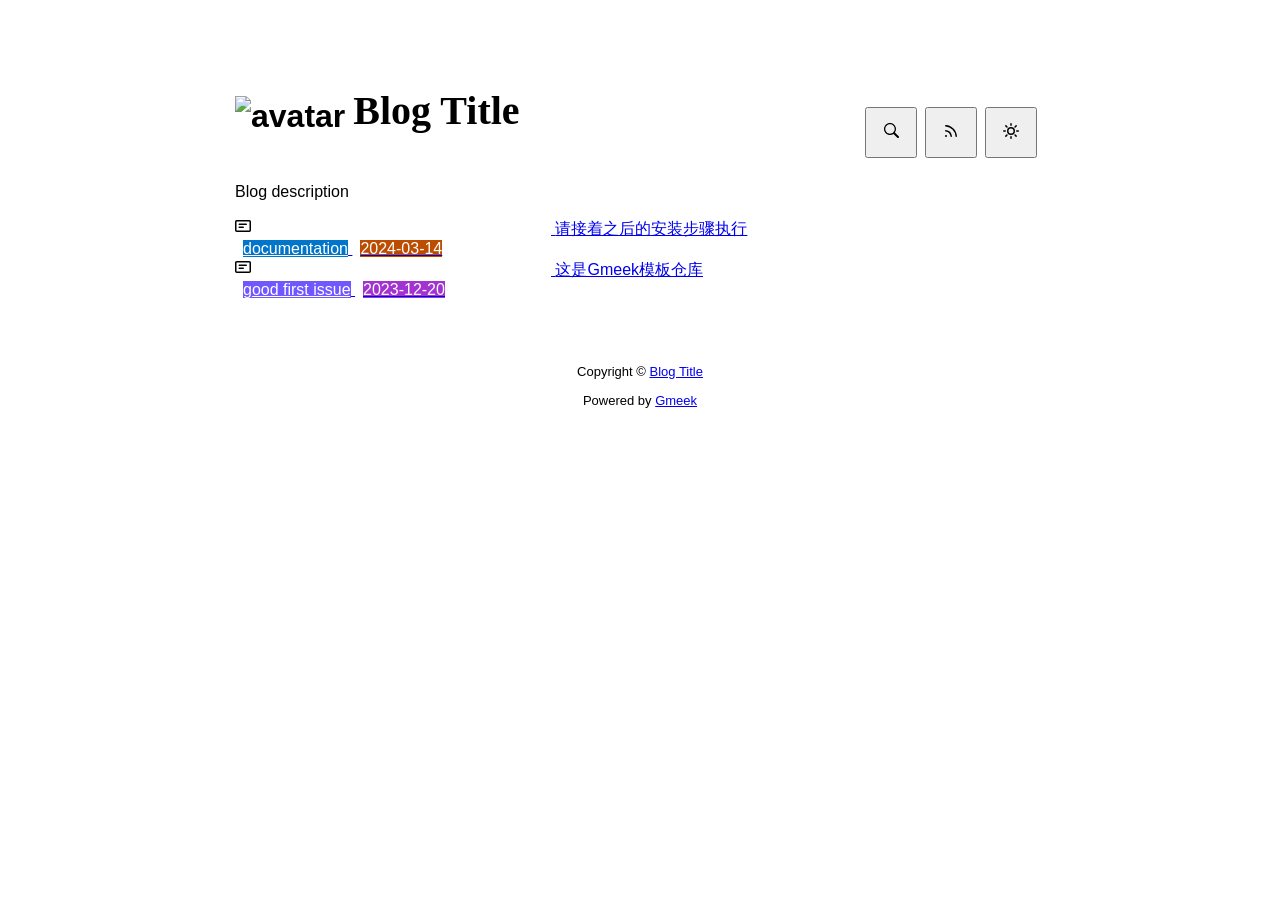
==== docs/index.html @ 73d837e3 "Initial commit" ====
<!DOCTYPE html>
<html data-color-mode="light" data-dark-theme="dark" data-light-theme="light" lang="zh-CN">
<head>
    <meta content="text/html; charset=utf-8" http-equiv="content-type" />
    <meta name="viewport" content="width=device-width,initial-scale=1.0">
    <meta http-equiv="X-UA-Compatible" content="IE=edge">
    <link href="//cdn.staticfile.org/Primer/21.0.7/primer.css" rel="stylesheet" />
    <link rel="icon" href="https://github.githubassets.com/favicons/favicon.svg">
    <script>
        if(localStorage.getItem("meek_theme")==null){}
        else if(localStorage.getItem("meek_theme")=="dark"){document.getElementsByTagName("html")[0].attributes.getNamedItem("data-color-mode").value="dark";}
        else if(localStorage.getItem("meek_theme")=="light"){document.getElementsByTagName("html")[0].attributes.getNamedItem("data-color-mode").value="light";}
    </script>
    
<meta name="description" content="Blog description">
<title>Blog Title</title>

</head>
<style>
body{box-sizing: border-box;min-width: 200px;max-width: 900px;margin: 20px auto;padding: 45px;font-size: 16px;font-family: sans-serif;line-height: 1.25;}
#header{display:flex;padding-bottom:8px;border-bottom: 1px solid var(--borderColor-muted, var(--color-border-muted));margin-bottom: 16px;}
#footer {margin-top:64px; text-align: center;font-size: small;}

</style>

<style>
.avatar {transition: 0.8s;width:64px;height:64px;object-fit: cover;}
.avatar:hover{transform: scale(1.15) rotate(360deg);}
#header h1 a{color:inherit;text-decoration:none;vertical-align: bottom;font-size:40px;font-family:Monaco;margin-left:8px;}
.title-right{display:flex;margin:auto 0 0 auto;}
.title-right button{margin-right:8px;padding:16px;}
.title-right .circle{padding: 14px 16px;}

.SideNav{min-width: 360px;}
.SideNav-icon{margin-right: 16px}
.SideNav-item .Label{color: #fff;margin-left:8px;}
.d-flex{min-width:0;}
.listTitle{overflow:hidden;white-space:nowrap;text-overflow: ellipsis;max-width: 100%;}
.listLabels{white-space:nowrap;}
.listLabels object{max-height:16px;max-width:24px;}

@media (max-width: 600px) {
    body {padding: 8px;}
    .avatar {width:40px;height:40px;}
    .blogTitle{display:none;}
    #buttonRSS{display:none;}
    .LabelTime{display:none;}
}
</style>


<body>
    <div id="header">
<h1>
    <img src="https://github.githubassets.com/favicons/favicon.svg" class="avatar circle" id="avatarImg" alt="avatar"><a class="blogTitle">Blog Title</a></h1>
<div class="title-right">
    <a href="https://Meekdai.github.io/Gmeek-template/tag.html"><button id="buttonSearch" class="btn btn-invisible circle" title="搜索">
        <svg class="octicon" width="16" height="16" >
            <path id="pathSearch" fill-rule="evenodd"></path>
        </svg>
    </button></a>
    
    <a href="https://Meekdai.github.io/Gmeek-template/rss.xml" target="_blank"><button id="buttonRSS" class="btn btn-invisible circle" title="RSS">
        <svg class="octicon" width="16" height="16" >
            <path id="pathRSS" fill-rule="evenodd"></path>
        </svg>
    </button></a>
    <button class="btn btn-invisible circle" onclick="modeSwitch()" title="切换主题">
        <svg class="octicon" width="16" height="16" >
            <path id="themeSwitch" fill-rule="evenodd"></path>
        </svg>
    </button>
</div>
</div>
    <div id="content">
<div style="margin-bottom: 16px;">Blog description</div>
<nav class="SideNav border">
<a class="SideNav-item d-flex flex-items-center flex-justify-between" href="post/qing-jie-zhao-zhi-hou-de-an-zhuang-bu-zou-zhi-xing.html">
    <div class="d-flex flex-items-center">
        <svg class="SideNav-icon octicon" style="witdh:16px;height:16px"><path class="svgTop0" d=""></path>
        </svg>
        <span class="listTitle">请接着之后的安装步骤执行</span>
    </div>
    <div class="listLabels">
        
        <span class="Label LabelName" style="background-color:#0075ca"><object><a style="color:#fff" href="https://Meekdai.github.io/Gmeek-template/tag.html#documentation">documentation</a></object></span>
        <span class="Label LabelTime" style="background-color:#bc4c00">2024-03-14</span>
    </div>
</a><a class="SideNav-item d-flex flex-items-center flex-justify-between" href="post/zhe-shi-Gmeek-mo-ban-cang-ku.html">
    <div class="d-flex flex-items-center">
        <svg class="SideNav-icon octicon" style="witdh:16px;height:16px"><path class="svgTop0" d=""></path>
        </svg>
        <span class="listTitle">这是Gmeek模板仓库</span>
    </div>
    <div class="listLabels">
        
        <span class="Label LabelName" style="background-color:#7057ff"><object><a style="color:#fff" href="https://Meekdai.github.io/Gmeek-template/tag.html#good first issue">good first issue</a></object></span>
        <span class="Label LabelTime" style="background-color:#A333D0">2023-12-20</span>
    </div>
</a>
</nav>
</div>
    <div id="footer">Copyright © <span id="year"></span><a href="https://Meekdai.github.io/Gmeek-template"> Blog Title </a>
<p>
<span id="runday"></span>Powered by <a href="https://meekdai.com/Gmeek.html" target="_blank">Gmeek</a>
</p>

<script>
if(""!=""){
    var now=new Date();
    var startSite=new Date("");
    var diff=now.getTime()-startSite.getTime();
    var diffDay=Math.floor(diff/(1000*60*60*24));
    document.getElementById("year").innerHTML=now.getFullYear();
    if(""!=""){document.getElementById("runday").innerHTML=" • "+"网站运行"+diffDay+"天"+" • ";}
    else{document.getElementById("runday").innerHTML="网站运行"+diffDay+"天"+" • ";}
}
</script>
</div>
</body>
<script>
var IconList={'post': 'M0 3.75C0 2.784.784 2 1.75 2h12.5c.966 0 1.75.784 1.75 1.75v8.5A1.75 1.75 0 0 1 14.25 14H1.75A1.75 1.75 0 0 1 0 12.25Zm1.75-.25a.25.25 0 0 0-.25.25v8.5c0 .138.112.25.25.25h12.5a.25.25 0 0 0 .25-.25v-8.5a.25.25 0 0 0-.25-.25ZM3.5 6.25a.75.75 0 0 1 .75-.75h7a.75.75 0 0 1 0 1.5h-7a.75.75 0 0 1-.75-.75Zm.75 2.25h4a.75.75 0 0 1 0 1.5h-4a.75.75 0 0 1 0-1.5Z', 'link': 'm7.775 3.275 1.25-1.25a3.5 3.5 0 1 1 4.95 4.95l-2.5 2.5a3.5 3.5 0 0 1-4.95 0 .751.751 0 0 1 .018-1.042.751.751 0 0 1 1.042-.018 1.998 1.998 0 0 0 2.83 0l2.5-2.5a2.002 2.002 0 0 0-2.83-2.83l-1.25 1.25a.751.751 0 0 1-1.042-.018.751.751 0 0 1-.018-1.042Zm-4.69 9.64a1.998 1.998 0 0 0 2.83 0l1.25-1.25a.751.751 0 0 1 1.042.018.751.751 0 0 1 .018 1.042l-1.25 1.25a3.5 3.5 0 1 1-4.95-4.95l2.5-2.5a3.5 3.5 0 0 1 4.95 0 .751.751 0 0 1-.018 1.042.751.751 0 0 1-1.042.018 1.998 1.998 0 0 0-2.83 0l-2.5 2.5a1.998 1.998 0 0 0 0 2.83Z', 'about': 'M10.561 8.073a6.005 6.005 0 0 1 3.432 5.142.75.75 0 1 1-1.498.07 4.5 4.5 0 0 0-8.99 0 .75.75 0 0 1-1.498-.07 6.004 6.004 0 0 1 3.431-5.142 3.999 3.999 0 1 1 5.123 0ZM10.5 5a2.5 2.5 0 1 0-5 0 2.5 2.5 0 0 0 5 0Z', 'sun': 'M8 10.5a2.5 2.5 0 100-5 2.5 2.5 0 000 5zM8 12a4 4 0 100-8 4 4 0 000 8zM8 0a.75.75 0 01.75.75v1.5a.75.75 0 01-1.5 0V.75A.75.75 0 018 0zm0 13a.75.75 0 01.75.75v1.5a.75.75 0 01-1.5 0v-1.5A.75.75 0 018 13zM2.343 2.343a.75.75 0 011.061 0l1.06 1.061a.75.75 0 01-1.06 1.06l-1.06-1.06a.75.75 0 010-1.06zm9.193 9.193a.75.75 0 011.06 0l1.061 1.06a.75.75 0 01-1.06 1.061l-1.061-1.06a.75.75 0 010-1.061zM16 8a.75.75 0 01-.75.75h-1.5a.75.75 0 010-1.5h1.5A.75.75 0 0116 8zM3 8a.75.75 0 01-.75.75H.75a.75.75 0 010-1.5h1.5A.75.75 0 013 8zm10.657-5.657a.75.75 0 010 1.061l-1.061 1.06a.75.75 0 11-1.06-1.06l1.06-1.06a.75.75 0 011.06 0zm-9.193 9.193a.75.75 0 010 1.06l-1.06 1.061a.75.75 0 11-1.061-1.06l1.06-1.061a.75.75 0 011.061 0z', 'moon': 'M9.598 1.591a.75.75 0 01.785-.175 7 7 0 11-8.967 8.967.75.75 0 01.961-.96 5.5 5.5 0 007.046-7.046.75.75 0 01.175-.786zm1.616 1.945a7 7 0 01-7.678 7.678 5.5 5.5 0 107.678-7.678z', 'search': 'M15.7 13.3l-3.81-3.83A5.93 5.93 0 0 0 13 6c0-3.31-2.69-6-6-6S1 2.69 1 6s2.69 6 6 6c1.3 0 2.48-.41 3.47-1.11l3.83 3.81c.19.2.45.3.7.3.25 0 .52-.09.7-.3a.996.996 0 0 0 0-1.41v.01zM7 10.7c-2.59 0-4.7-2.11-4.7-4.7 0-2.59 2.11-4.7 4.7-4.7 2.59 0 4.7 2.11 4.7 4.7 0 2.59-2.11 4.7-4.7 4.7z', 'rss': 'M2.002 2.725a.75.75 0 0 1 .797-.699C8.79 2.42 13.58 7.21 13.974 13.201a.75.75 0 0 1-1.497.098 10.502 10.502 0 0 0-9.776-9.776.747.747 0 0 1-.7-.798ZM2.84 7.05h-.002a7.002 7.002 0 0 1 6.113 6.111.75.75 0 0 1-1.49.178 5.503 5.503 0 0 0-4.8-4.8.75.75 0 0 1 .179-1.489ZM2 13a1 1 0 1 1 2 0 1 1 0 0 1-2 0Z', 'upload': 'M2.75 14A1.75 1.75 0 0 1 1 12.25v-2.5a.75.75 0 0 1 1.5 0v2.5c0 .138.112.25.25.25h10.5a.25.25 0 0 0 .25-.25v-2.5a.75.75 0 0 1 1.5 0v2.5A1.75 1.75 0 0 1 13.25 14Z M11.78 4.72a.749.749 0 1 1-1.06 1.06L8.75 3.811V9.5a.75.75 0 0 1-1.5 0V3.811L5.28 5.78a.749.749 0 1 1-1.06-1.06l3.25-3.25a.749.749 0 0 1 1.06 0l3.25 3.25Z', 'github': 'M8 0c4.42 0 8 3.58 8 8a8.013 8.013 0 0 1-5.45 7.59c-.4.08-.55-.17-.55-.38 0-.27.01-1.13.01-2.2 0-.75-.25-1.23-.54-1.48 1.78-.2 3.65-.88 3.65-3.95 0-.88-.31-1.59-.82-2.15.08-.2.36-1.02-.08-2.12 0 0-.67-.22-2.2.82-.64-.18-1.32-.27-2-.27-.68 0-1.36.09-2 .27-1.53-1.03-2.2-.82-2.2-.82-.44 1.1-.16 1.92-.08 2.12-.51.56-.82 1.28-.82 2.15 0 3.06 1.86 3.75 3.64 3.95-.23.2-.44.55-.51 1.07-.46.21-1.61.55-2.33-.66-.15-.24-.6-.83-1.23-.82-.67.01-.27.38.01.53.34.19.73.9.82 1.13.16.45.68 1.31 2.69.94 0 .67.01 1.3.01 1.49 0 .21-.15.45-.55.38A7.995 7.995 0 0 1 0 8c0-4.42 3.58-8 8-8Z', 'home': 'M6.906.664a1.749 1.749 0 0 1 2.187 0l5.25 4.2c.415.332.657.835.657 1.367v7.019A1.75 1.75 0 0 1 13.25 15h-3.5a.75.75 0 0 1-.75-.75V9H7v5.25a.75.75 0 0 1-.75.75h-3.5A1.75 1.75 0 0 1 1 13.25V6.23c0-.531.242-1.034.657-1.366l5.25-4.2Zm1.25 1.171a.25.25 0 0 0-.312 0l-5.25 4.2a.25.25 0 0 0-.094.196v7.019c0 .138.112.25.25.25H5.5V8.25a.75.75 0 0 1 .75-.75h3.5a.75.75 0 0 1 .75.75v5.25h2.75a.25.25 0 0 0 .25-.25V6.23a.25.25 0 0 0-.094-.195Z'};
var utterancesLoad=0;
if(localStorage.getItem("meek_theme")==null){localStorage.setItem("meek_theme","light");changeLight();}
else if(localStorage.getItem("meek_theme")=="dark"){changeDark();}
else if(localStorage.getItem("meek_theme")=="light"){changeLight();}

function changeDark(){
    document.getElementsByTagName("html")[0].attributes.getNamedItem("data-color-mode").value="dark";
    document.getElementById("themeSwitch").setAttribute("d",value=IconList["moon"]);
    document.getElementById("themeSwitch").parentNode.style.color="#00f0ff";
    if(utterancesLoad==1){utterancesTheme("dark-blue");}
}
function changeLight(){
    document.getElementsByTagName("html")[0].attributes.getNamedItem("data-color-mode").value="light";
    document.getElementById("themeSwitch").setAttribute("d",value=IconList["sun"]);
    document.getElementById("themeSwitch").parentNode.style.color="#ff5000";
    if(utterancesLoad==1){utterancesTheme("github-light");}
}
function modeSwitch(){
    if(document.getElementsByTagName("html")[0].attributes[0].value=="light"){changeDark();localStorage.setItem("meek_theme","dark");}
    else{changeLight();localStorage.setItem("meek_theme","light");}
}
function utterancesTheme(theme){
    const message = {type: 'set-theme',theme: theme};
    const iframe = document.getElementsByClassName('utterances-frame')[0];
    iframe.contentWindow.postMessage(message, 'https://utteranc.es');
}

console.log("\n %c Gmeek last %c https://github.com/Meekdai/Gmeek \n\n", "color: #fff; background-image: linear-gradient(90deg, rgb(47, 172, 178) 0%, rgb(45, 190, 96) 100%); padding:5px 1px;", "background-image: linear-gradient(90deg, rgb(45, 190, 96) 0%, rgb(255, 255, 255) 100%); padding:5px 0;");
</script>

<script>
document.getElementById("pathSearch").setAttribute("d",IconList["search"]);
document.getElementById("pathRSS").setAttribute("d",IconList["rss"]);
iconTOP=document.getElementsByClassName("svgTop1");
iconPost=document.getElementsByClassName("svgTop0");
for(var i=0;i<iconTOP.length;i++){
    iconTOP[i].setAttribute("d",IconList["upload"]);
    iconTOP[i].parentNode.style.color="red";
}
for(var i=0;i<iconPost.length;i++){
    iconPost[i].setAttribute("d",IconList["post"]);
}


</script>

</html>
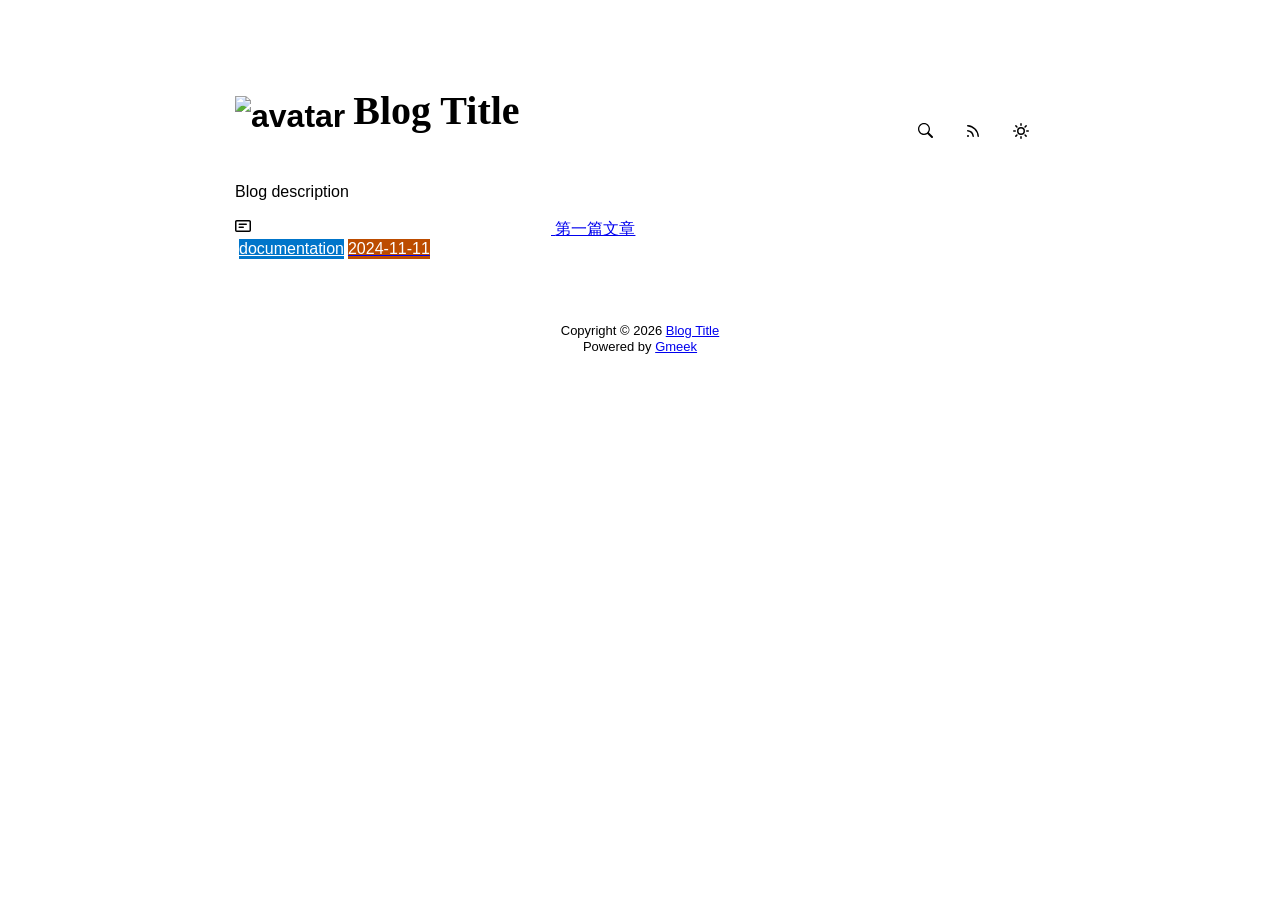
==== commit e65a67d3: "🎉auto update by Gmeek action" ====
--- a/docs/index.html
+++ b/docs/index.html
@@ -4,15 +4,18 @@
     <meta content="text/html; charset=utf-8" http-equiv="content-type" />
     <meta name="viewport" content="width=device-width,initial-scale=1.0">
     <meta http-equiv="X-UA-Compatible" content="IE=edge">
-    <link href="//cdn.staticfile.org/Primer/21.0.7/primer.css" rel="stylesheet" />
-    <link rel="icon" href="https://github.githubassets.com/favicons/favicon.svg">
-    <script>
-        if(localStorage.getItem("meek_theme")==null){}
-        else if(localStorage.getItem("meek_theme")=="dark"){document.getElementsByTagName("html")[0].attributes.getNamedItem("data-color-mode").value="dark";}
-        else if(localStorage.getItem("meek_theme")=="light"){document.getElementsByTagName("html")[0].attributes.getNamedItem("data-color-mode").value="light";}
+    <link href='https://mirrors.sustech.edu.cn/cdnjs/ajax/libs/Primer/21.0.7/primer.css' rel='stylesheet' />
+    
+    <link rel="icon" href="https://github.githubassets.com/favicons/favicon.svg"><script>
+        let theme = localStorage.getItem("meek_theme") || "light";
+        document.documentElement.setAttribute("data-color-mode", theme);
     </script>
-    
 <meta name="description" content="Blog description">
+<meta property="og:title" content="Blog Title">
+<meta property="og:description" content="Blog description">
+<meta property="og:type" content="blog">
+<meta property="og:url" content="https://hacksmo.github.io">
+<meta property="og:image" content="https://github.githubassets.com/favicons/favicon.svg">
 <title>Blog Title</title>
 
 </head>
@@ -33,10 +36,10 @@
 
 .SideNav{min-width: 360px;}
 .SideNav-icon{margin-right: 16px}
-.SideNav-item .Label{color: #fff;margin-left:8px;}
+.SideNav-item .Label{color: #fff;margin-left:4px;}
 .d-flex{min-width:0;}
 .listTitle{overflow:hidden;white-space:nowrap;text-overflow: ellipsis;max-width: 100%;}
-.listLabels{white-space:nowrap;}
+.listLabels{white-space:nowrap;display:flex;}
 .listLabels object{max-height:16px;max-width:24px;}
 
 @media (max-width: 600px) {
@@ -49,105 +52,95 @@
 </style>
 
 
+
 <body>
     <div id="header">
 <h1>
     <img src="https://github.githubassets.com/favicons/favicon.svg" class="avatar circle" id="avatarImg" alt="avatar"><a class="blogTitle">Blog Title</a></h1>
 <div class="title-right">
-    <a href="https://Meekdai.github.io/Gmeek-template/tag.html"><button id="buttonSearch" class="btn btn-invisible circle" title="搜索">
+    <a href="https://hacksmo.github.io/tag.html" id="buttonSearch" class="btn btn-invisible circle" title="搜索">
         <svg class="octicon" width="16" height="16" >
             <path id="pathSearch" fill-rule="evenodd"></path>
         </svg>
-    </button></a>
+    </a>
     
-    <a href="https://Meekdai.github.io/Gmeek-template/rss.xml" target="_blank"><button id="buttonRSS" class="btn btn-invisible circle" title="RSS">
+    
+    <a href="https://hacksmo.github.io/rss.xml" target="_blank" id="buttonRSS" class="btn btn-invisible circle" title="RSS">
         <svg class="octicon" width="16" height="16" >
             <path id="pathRSS" fill-rule="evenodd"></path>
         </svg>
-    </button></a>
-    <button class="btn btn-invisible circle" onclick="modeSwitch()" title="切换主题">
+    </a>
+    <a class="btn btn-invisible circle" onclick="modeSwitch()" title="切换主题">
         <svg class="octicon" width="16" height="16" >
             <path id="themeSwitch" fill-rule="evenodd"></path>
         </svg>
-    </button>
+    </a>
 </div>
 </div>
     <div id="content">
 <div style="margin-bottom: 16px;">Blog description</div>
 <nav class="SideNav border">
-<a class="SideNav-item d-flex flex-items-center flex-justify-between" href="post/qing-jie-zhao-zhi-hou-de-an-zhuang-bu-zou-zhi-xing.html">
+<a class="SideNav-item d-flex flex-items-center flex-justify-between" href="post/di-yi-pian-wen-zhang.html">
     <div class="d-flex flex-items-center">
         <svg class="SideNav-icon octicon" style="witdh:16px;height:16px"><path class="svgTop0" d=""></path>
         </svg>
-        <span class="listTitle">请接着之后的安装步骤执行</span>
+        <span class="listTitle">第一篇文章</span>
     </div>
     <div class="listLabels">
         
-        <span class="Label LabelName" style="background-color:#0075ca"><object><a style="color:#fff" href="https://Meekdai.github.io/Gmeek-template/tag.html#documentation">documentation</a></object></span>
-        <span class="Label LabelTime" style="background-color:#bc4c00">2024-03-14</span>
-    </div>
-</a><a class="SideNav-item d-flex flex-items-center flex-justify-between" href="post/zhe-shi-Gmeek-mo-ban-cang-ku.html">
-    <div class="d-flex flex-items-center">
-        <svg class="SideNav-icon octicon" style="witdh:16px;height:16px"><path class="svgTop0" d=""></path>
-        </svg>
-        <span class="listTitle">这是Gmeek模板仓库</span>
-    </div>
-    <div class="listLabels">
-        
-        <span class="Label LabelName" style="background-color:#7057ff"><object><a style="color:#fff" href="https://Meekdai.github.io/Gmeek-template/tag.html#good first issue">good first issue</a></object></span>
-        <span class="Label LabelTime" style="background-color:#A333D0">2023-12-20</span>
+        <span class="Label LabelName" style="background-color:#0075ca"><object><a style="color:#fff" href="tag.html#documentation">documentation</a></object></span>
+        <span class="Label LabelTime" style="background-color:#bc4c00">2024-11-11</span>
     </div>
 </a>
 </nav>
 </div>
-    <div id="footer">Copyright © <span id="year"></span><a href="https://Meekdai.github.io/Gmeek-template"> Blog Title </a>
-<p>
-<span id="runday"></span>Powered by <a href="https://meekdai.com/Gmeek.html" target="_blank">Gmeek</a>
-</p>
+    <div id="footer"><div id="footer1">Copyright © <span id="copyrightYear"></span> <a href="https://hacksmo.github.io">Blog Title</a></div>
+<div id="footer2">
+    <span id="runday"></span><span>Powered by <a href="https://meekdai.com/Gmeek.html" target="_blank">Gmeek</a></span>
+</div>
 
 <script>
+var now=new Date();
+document.getElementById("copyrightYear").innerHTML=now.getFullYear();
+
 if(""!=""){
-    var now=new Date();
     var startSite=new Date("");
     var diff=now.getTime()-startSite.getTime();
     var diffDay=Math.floor(diff/(1000*60*60*24));
-    document.getElementById("year").innerHTML=now.getFullYear();
-    if(""!=""){document.getElementById("runday").innerHTML=" • "+"网站运行"+diffDay+"天"+" • ";}
-    else{document.getElementById("runday").innerHTML="网站运行"+diffDay+"天"+" • ";}
+    document.getElementById("runday").innerHTML="网站运行"+diffDay+"天"+" • ";
 }
-</script>
-</div>
+</script></div>
 </body>
 <script>
-var IconList={'post': 'M0 3.75C0 2.784.784 2 1.75 2h12.5c.966 0 1.75.784 1.75 1.75v8.5A1.75 1.75 0 0 1 14.25 14H1.75A1.75 1.75 0 0 1 0 12.25Zm1.75-.25a.25.25 0 0 0-.25.25v8.5c0 .138.112.25.25.25h12.5a.25.25 0 0 0 .25-.25v-8.5a.25.25 0 0 0-.25-.25ZM3.5 6.25a.75.75 0 0 1 .75-.75h7a.75.75 0 0 1 0 1.5h-7a.75.75 0 0 1-.75-.75Zm.75 2.25h4a.75.75 0 0 1 0 1.5h-4a.75.75 0 0 1 0-1.5Z', 'link': 'm7.775 3.275 1.25-1.25a3.5 3.5 0 1 1 4.95 4.95l-2.5 2.5a3.5 3.5 0 0 1-4.95 0 .751.751 0 0 1 .018-1.042.751.751 0 0 1 1.042-.018 1.998 1.998 0 0 0 2.83 0l2.5-2.5a2.002 2.002 0 0 0-2.83-2.83l-1.25 1.25a.751.751 0 0 1-1.042-.018.751.751 0 0 1-.018-1.042Zm-4.69 9.64a1.998 1.998 0 0 0 2.83 0l1.25-1.25a.751.751 0 0 1 1.042.018.751.751 0 0 1 .018 1.042l-1.25 1.25a3.5 3.5 0 1 1-4.95-4.95l2.5-2.5a3.5 3.5 0 0 1 4.95 0 .751.751 0 0 1-.018 1.042.751.751 0 0 1-1.042.018 1.998 1.998 0 0 0-2.83 0l-2.5 2.5a1.998 1.998 0 0 0 0 2.83Z', 'about': 'M10.561 8.073a6.005 6.005 0 0 1 3.432 5.142.75.75 0 1 1-1.498.07 4.5 4.5 0 0 0-8.99 0 .75.75 0 0 1-1.498-.07 6.004 6.004 0 0 1 3.431-5.142 3.999 3.999 0 1 1 5.123 0ZM10.5 5a2.5 2.5 0 1 0-5 0 2.5 2.5 0 0 0 5 0Z', 'sun': 'M8 10.5a2.5 2.5 0 100-5 2.5 2.5 0 000 5zM8 12a4 4 0 100-8 4 4 0 000 8zM8 0a.75.75 0 01.75.75v1.5a.75.75 0 01-1.5 0V.75A.75.75 0 018 0zm0 13a.75.75 0 01.75.75v1.5a.75.75 0 01-1.5 0v-1.5A.75.75 0 018 13zM2.343 2.343a.75.75 0 011.061 0l1.06 1.061a.75.75 0 01-1.06 1.06l-1.06-1.06a.75.75 0 010-1.06zm9.193 9.193a.75.75 0 011.06 0l1.061 1.06a.75.75 0 01-1.06 1.061l-1.061-1.06a.75.75 0 010-1.061zM16 8a.75.75 0 01-.75.75h-1.5a.75.75 0 010-1.5h1.5A.75.75 0 0116 8zM3 8a.75.75 0 01-.75.75H.75a.75.75 0 010-1.5h1.5A.75.75 0 013 8zm10.657-5.657a.75.75 0 010 1.061l-1.061 1.06a.75.75 0 11-1.06-1.06l1.06-1.06a.75.75 0 011.06 0zm-9.193 9.193a.75.75 0 010 1.06l-1.06 1.061a.75.75 0 11-1.061-1.06l1.06-1.061a.75.75 0 011.061 0z', 'moon': 'M9.598 1.591a.75.75 0 01.785-.175 7 7 0 11-8.967 8.967.75.75 0 01.961-.96 5.5 5.5 0 007.046-7.046.75.75 0 01.175-.786zm1.616 1.945a7 7 0 01-7.678 7.678 5.5 5.5 0 107.678-7.678z', 'search': 'M15.7 13.3l-3.81-3.83A5.93 5.93 0 0 0 13 6c0-3.31-2.69-6-6-6S1 2.69 1 6s2.69 6 6 6c1.3 0 2.48-.41 3.47-1.11l3.83 3.81c.19.2.45.3.7.3.25 0 .52-.09.7-.3a.996.996 0 0 0 0-1.41v.01zM7 10.7c-2.59 0-4.7-2.11-4.7-4.7 0-2.59 2.11-4.7 4.7-4.7 2.59 0 4.7 2.11 4.7 4.7 0 2.59-2.11 4.7-4.7 4.7z', 'rss': 'M2.002 2.725a.75.75 0 0 1 .797-.699C8.79 2.42 13.58 7.21 13.974 13.201a.75.75 0 0 1-1.497.098 10.502 10.502 0 0 0-9.776-9.776.747.747 0 0 1-.7-.798ZM2.84 7.05h-.002a7.002 7.002 0 0 1 6.113 6.111.75.75 0 0 1-1.49.178 5.503 5.503 0 0 0-4.8-4.8.75.75 0 0 1 .179-1.489ZM2 13a1 1 0 1 1 2 0 1 1 0 0 1-2 0Z', 'upload': 'M2.75 14A1.75 1.75 0 0 1 1 12.25v-2.5a.75.75 0 0 1 1.5 0v2.5c0 .138.112.25.25.25h10.5a.25.25 0 0 0 .25-.25v-2.5a.75.75 0 0 1 1.5 0v2.5A1.75 1.75 0 0 1 13.25 14Z M11.78 4.72a.749.749 0 1 1-1.06 1.06L8.75 3.811V9.5a.75.75 0 0 1-1.5 0V3.811L5.28 5.78a.749.749 0 1 1-1.06-1.06l3.25-3.25a.749.749 0 0 1 1.06 0l3.25 3.25Z', 'github': 'M8 0c4.42 0 8 3.58 8 8a8.013 8.013 0 0 1-5.45 7.59c-.4.08-.55-.17-.55-.38 0-.27.01-1.13.01-2.2 0-.75-.25-1.23-.54-1.48 1.78-.2 3.65-.88 3.65-3.95 0-.88-.31-1.59-.82-2.15.08-.2.36-1.02-.08-2.12 0 0-.67-.22-2.2.82-.64-.18-1.32-.27-2-.27-.68 0-1.36.09-2 .27-1.53-1.03-2.2-.82-2.2-.82-.44 1.1-.16 1.92-.08 2.12-.51.56-.82 1.28-.82 2.15 0 3.06 1.86 3.75 3.64 3.95-.23.2-.44.55-.51 1.07-.46.21-1.61.55-2.33-.66-.15-.24-.6-.83-1.23-.82-.67.01-.27.38.01.53.34.19.73.9.82 1.13.16.45.68 1.31 2.69.94 0 .67.01 1.3.01 1.49 0 .21-.15.45-.55.38A7.995 7.995 0 0 1 0 8c0-4.42 3.58-8 8-8Z', 'home': 'M6.906.664a1.749 1.749 0 0 1 2.187 0l5.25 4.2c.415.332.657.835.657 1.367v7.019A1.75 1.75 0 0 1 13.25 15h-3.5a.75.75 0 0 1-.75-.75V9H7v5.25a.75.75 0 0 1-.75.75h-3.5A1.75 1.75 0 0 1 1 13.25V6.23c0-.531.242-1.034.657-1.366l5.25-4.2Zm1.25 1.171a.25.25 0 0 0-.312 0l-5.25 4.2a.25.25 0 0 0-.094.196v7.019c0 .138.112.25.25.25H5.5V8.25a.75.75 0 0 1 .75-.75h3.5a.75.75 0 0 1 .75.75v5.25h2.75a.25.25 0 0 0 .25-.25V6.23a.25.25 0 0 0-.094-.195Z'};
+var IconList={'sun': 'M8 10.5a2.5 2.5 0 100-5 2.5 2.5 0 000 5zM8 12a4 4 0 100-8 4 4 0 000 8zM8 0a.75.75 0 01.75.75v1.5a.75.75 0 01-1.5 0V.75A.75.75 0 018 0zm0 13a.75.75 0 01.75.75v1.5a.75.75 0 01-1.5 0v-1.5A.75.75 0 018 13zM2.343 2.343a.75.75 0 011.061 0l1.06 1.061a.75.75 0 01-1.06 1.06l-1.06-1.06a.75.75 0 010-1.06zm9.193 9.193a.75.75 0 011.06 0l1.061 1.06a.75.75 0 01-1.06 1.061l-1.061-1.06a.75.75 0 010-1.061zM16 8a.75.75 0 01-.75.75h-1.5a.75.75 0 010-1.5h1.5A.75.75 0 0116 8zM3 8a.75.75 0 01-.75.75H.75a.75.75 0 010-1.5h1.5A.75.75 0 013 8zm10.657-5.657a.75.75 0 010 1.061l-1.061 1.06a.75.75 0 11-1.06-1.06l1.06-1.06a.75.75 0 011.06 0zm-9.193 9.193a.75.75 0 010 1.06l-1.06 1.061a.75.75 0 11-1.061-1.06l1.06-1.061a.75.75 0 011.061 0z', 'moon': 'M9.598 1.591a.75.75 0 01.785-.175 7 7 0 11-8.967 8.967.75.75 0 01.961-.96 5.5 5.5 0 007.046-7.046.75.75 0 01.175-.786zm1.616 1.945a7 7 0 01-7.678 7.678 5.5 5.5 0 107.678-7.678z', 'sync': 'M1.705 8.005a.75.75 0 0 1 .834.656 5.5 5.5 0 0 0 9.592 2.97l-1.204-1.204a.25.25 0 0 1 .177-.427h3.646a.25.25 0 0 1 .25.25v3.646a.25.25 0 0 1-.427.177l-1.38-1.38A7.002 7.002 0 0 1 1.05 8.84a.75.75 0 0 1 .656-.834ZM8 2.5a5.487 5.487 0 0 0-4.131 1.869l1.204 1.204A.25.25 0 0 1 4.896 6H1.25A.25.25 0 0 1 1 5.75V2.104a.25.25 0 0 1 .427-.177l1.38 1.38A7.002 7.002 0 0 1 14.95 7.16a.75.75 0 0 1-1.49.178A5.5 5.5 0 0 0 8 2.5Z', 'search': 'M15.7 13.3l-3.81-3.83A5.93 5.93 0 0 0 13 6c0-3.31-2.69-6-6-6S1 2.69 1 6s2.69 6 6 6c1.3 0 2.48-.41 3.47-1.11l3.83 3.81c.19.2.45.3.7.3.25 0 .52-.09.7-.3a.996.996 0 0 0 0-1.41v.01zM7 10.7c-2.59 0-4.7-2.11-4.7-4.7 0-2.59 2.11-4.7 4.7-4.7 2.59 0 4.7 2.11 4.7 4.7 0 2.59-2.11 4.7-4.7 4.7z', 'rss': 'M2.002 2.725a.75.75 0 0 1 .797-.699C8.79 2.42 13.58 7.21 13.974 13.201a.75.75 0 0 1-1.497.098 10.502 10.502 0 0 0-9.776-9.776.747.747 0 0 1-.7-.798ZM2.84 7.05h-.002a7.002 7.002 0 0 1 6.113 6.111.75.75 0 0 1-1.49.178 5.503 5.503 0 0 0-4.8-4.8.75.75 0 0 1 .179-1.489ZM2 13a1 1 0 1 1 2 0 1 1 0 0 1-2 0Z', 'upload': 'M2.75 14A1.75 1.75 0 0 1 1 12.25v-2.5a.75.75 0 0 1 1.5 0v2.5c0 .138.112.25.25.25h10.5a.25.25 0 0 0 .25-.25v-2.5a.75.75 0 0 1 1.5 0v2.5A1.75 1.75 0 0 1 13.25 14Z M11.78 4.72a.749.749 0 1 1-1.06 1.06L8.75 3.811V9.5a.75.75 0 0 1-1.5 0V3.811L5.28 5.78a.749.749 0 1 1-1.06-1.06l3.25-3.25a.749.749 0 0 1 1.06 0l3.25 3.25Z', 'post': 'M0 3.75C0 2.784.784 2 1.75 2h12.5c.966 0 1.75.784 1.75 1.75v8.5A1.75 1.75 0 0 1 14.25 14H1.75A1.75 1.75 0 0 1 0 12.25Zm1.75-.25a.25.25 0 0 0-.25.25v8.5c0 .138.112.25.25.25h12.5a.25.25 0 0 0 .25-.25v-8.5a.25.25 0 0 0-.25-.25ZM3.5 6.25a.75.75 0 0 1 .75-.75h7a.75.75 0 0 1 0 1.5h-7a.75.75 0 0 1-.75-.75Zm.75 2.25h4a.75.75 0 0 1 0 1.5h-4a.75.75 0 0 1 0-1.5Z'};
 var utterancesLoad=0;
-if(localStorage.getItem("meek_theme")==null){localStorage.setItem("meek_theme","light");changeLight();}
-else if(localStorage.getItem("meek_theme")=="dark"){changeDark();}
-else if(localStorage.getItem("meek_theme")=="light"){changeLight();}
 
-function changeDark(){
-    document.getElementsByTagName("html")[0].attributes.getNamedItem("data-color-mode").value="dark";
-    document.getElementById("themeSwitch").setAttribute("d",value=IconList["moon"]);
-    document.getElementById("themeSwitch").parentNode.style.color="#00f0ff";
-    if(utterancesLoad==1){utterancesTheme("dark-blue");}
-}
-function changeLight(){
-    document.getElementsByTagName("html")[0].attributes.getNamedItem("data-color-mode").value="light";
-    document.getElementById("themeSwitch").setAttribute("d",value=IconList["sun"]);
-    document.getElementById("themeSwitch").parentNode.style.color="#ff5000";
-    if(utterancesLoad==1){utterancesTheme("github-light");}
+let themeSettings={
+    "dark": ["dark","moon","#00f0ff","dark-blue"],
+    "light": ["light","sun","#ff5000","github-light"],
+    "auto": ["auto","sync","","preferred-color-scheme"]
+};
+function changeTheme(mode, icon, color, utheme){
+    document.documentElement.setAttribute("data-color-mode",mode);
+    document.getElementById("themeSwitch").setAttribute("d",value=IconList[icon]);
+    document.getElementById("themeSwitch").parentNode.style.color=color;
+    if(utterancesLoad==1){utterancesTheme(utheme);}
 }
 function modeSwitch(){
-    if(document.getElementsByTagName("html")[0].attributes[0].value=="light"){changeDark();localStorage.setItem("meek_theme","dark");}
-    else{changeLight();localStorage.setItem("meek_theme","light");}
+    let currentMode=document.documentElement.getAttribute('data-color-mode');
+    let newMode = currentMode === "light" ? "dark" : currentMode === "dark" ? "auto" : "light";
+    localStorage.setItem("meek_theme", newMode);
+    if(themeSettings[newMode]){
+        changeTheme(...themeSettings[newMode]);
+    }
 }
 function utterancesTheme(theme){
-    const message = {type: 'set-theme',theme: theme};
-    const iframe = document.getElementsByClassName('utterances-frame')[0];
-    iframe.contentWindow.postMessage(message, 'https://utteranc.es');
+    const message={type:'set-theme',theme: theme};
+    const iframe=document.getElementsByClassName('utterances-frame')[0];
+    iframe.contentWindow.postMessage(message,'https://utteranc.es');
 }
-
-console.log("\n %c Gmeek last %c https://github.com/Meekdai/Gmeek \n\n", "color: #fff; background-image: linear-gradient(90deg, rgb(47, 172, 178) 0%, rgb(45, 190, 96) 100%); padding:5px 1px;", "background-image: linear-gradient(90deg, rgb(45, 190, 96) 0%, rgb(255, 255, 255) 100%); padding:5px 0;");
+if(themeSettings[theme]){changeTheme(...themeSettings[theme]);}
+console.log("\n %c Gmeek last https://github.com/Meekdai/Gmeek \n","padding:5px 0;background:#02d81d;color:#fff");
 </script>
 
 <script>
@@ -164,6 +157,9 @@
 }
 
 
+
+
 </script>
 
+
 </html>
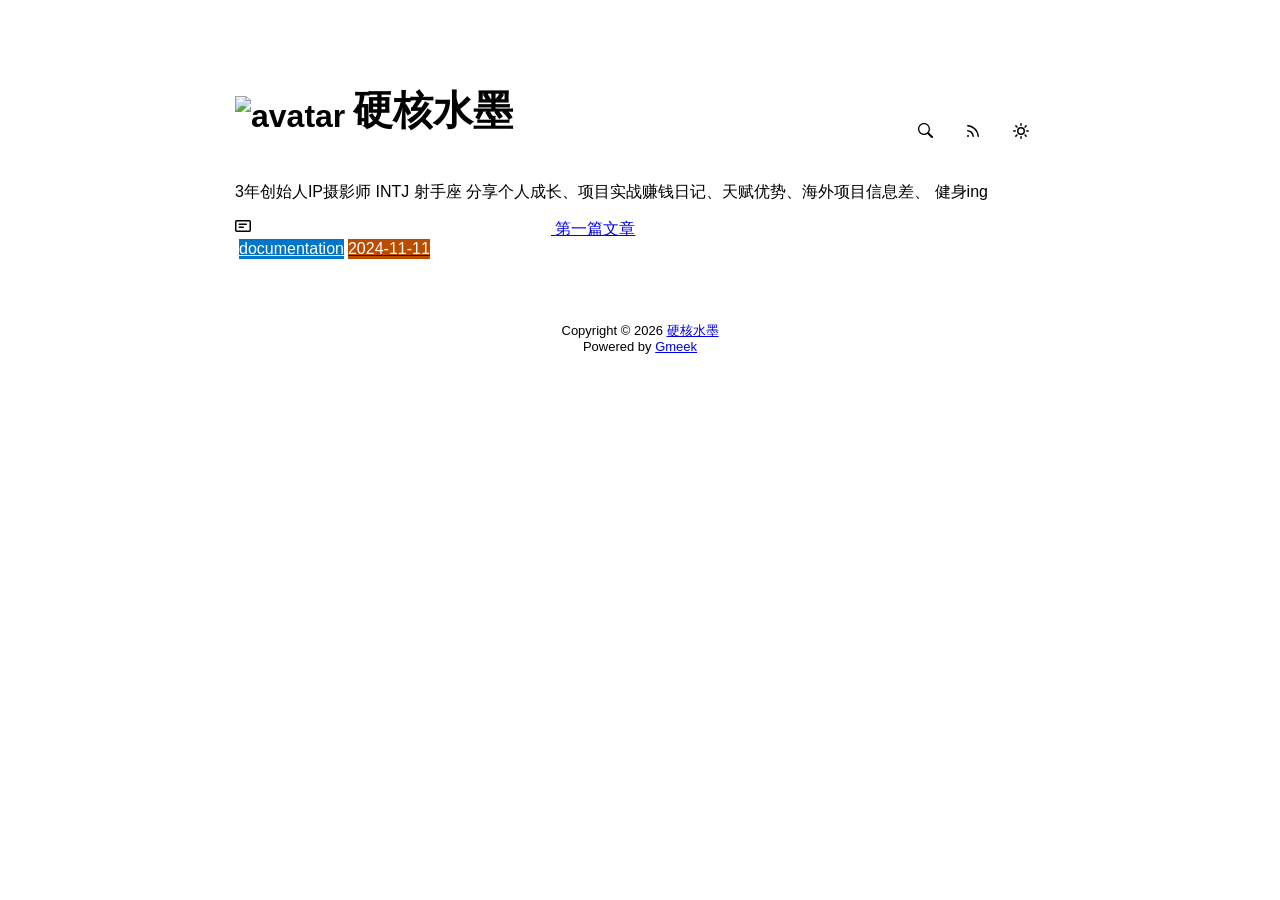
==== commit 7bd47b8c: "🎉auto update by Gmeek action" ====
--- a/docs/index.html
+++ b/docs/index.html
@@ -10,13 +10,13 @@
         let theme = localStorage.getItem("meek_theme") || "light";
         document.documentElement.setAttribute("data-color-mode", theme);
     </script>
-<meta name="description" content="Blog description">
-<meta property="og:title" content="Blog Title">
-<meta property="og:description" content="Blog description">
+<meta name="description" content="3年创始人IP摄影师 INTJ 射手座 分享个人成长、项目实战赚钱日记、天赋优势、海外项目信息差、 健身ing">
+<meta property="og:title" content="硬核水墨">
+<meta property="og:description" content="3年创始人IP摄影师 INTJ 射手座 分享个人成长、项目实战赚钱日记、天赋优势、海外项目信息差、 健身ing">
 <meta property="og:type" content="blog">
 <meta property="og:url" content="https://hacksmo.github.io">
 <meta property="og:image" content="https://github.githubassets.com/favicons/favicon.svg">
-<title>Blog Title</title>
+<title>硬核水墨</title>
 
 </head>
 <style>
@@ -56,7 +56,7 @@
 <body>
     <div id="header">
 <h1>
-    <img src="https://github.githubassets.com/favicons/favicon.svg" class="avatar circle" id="avatarImg" alt="avatar"><a class="blogTitle">Blog Title</a></h1>
+    <img src="https://github.githubassets.com/favicons/favicon.svg" class="avatar circle" id="avatarImg" alt="avatar"><a class="blogTitle">硬核水墨</a></h1>
 <div class="title-right">
     <a href="https://hacksmo.github.io/tag.html" id="buttonSearch" class="btn btn-invisible circle" title="搜索">
         <svg class="octicon" width="16" height="16" >
@@ -78,7 +78,7 @@
 </div>
 </div>
     <div id="content">
-<div style="margin-bottom: 16px;">Blog description</div>
+<div style="margin-bottom: 16px;">3年创始人IP摄影师 INTJ 射手座 分享个人成长、项目实战赚钱日记、天赋优势、海外项目信息差、 健身ing</div>
 <nav class="SideNav border">
 <a class="SideNav-item d-flex flex-items-center flex-justify-between" href="post/di-yi-pian-wen-zhang.html">
     <div class="d-flex flex-items-center">
@@ -94,7 +94,7 @@
 </a>
 </nav>
 </div>
-    <div id="footer"><div id="footer1">Copyright © <span id="copyrightYear"></span> <a href="https://hacksmo.github.io">Blog Title</a></div>
+    <div id="footer"><div id="footer1">Copyright © <span id="copyrightYear"></span> <a href="https://hacksmo.github.io">硬核水墨</a></div>
 <div id="footer2">
     <span id="runday"></span><span>Powered by <a href="https://meekdai.com/Gmeek.html" target="_blank">Gmeek</a></span>
 </div>
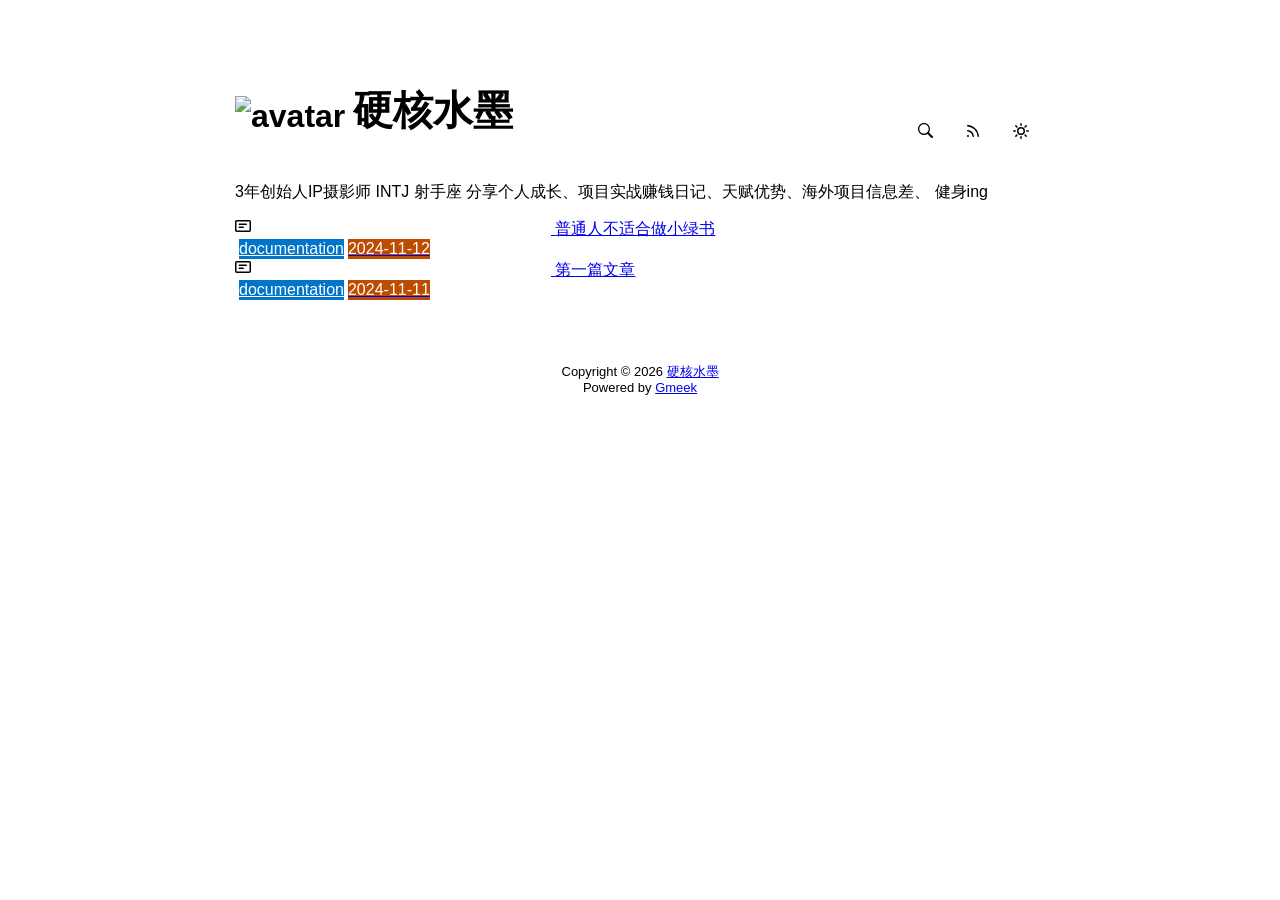
==== commit 9b97d7b7: "🎉auto update by Gmeek action" ====
--- a/docs/index.html
+++ b/docs/index.html
@@ -80,7 +80,18 @@
     <div id="content">
 <div style="margin-bottom: 16px;">3年创始人IP摄影师 INTJ 射手座 分享个人成长、项目实战赚钱日记、天赋优势、海外项目信息差、 健身ing</div>
 <nav class="SideNav border">
-<a class="SideNav-item d-flex flex-items-center flex-justify-between" href="post/di-yi-pian-wen-zhang.html">
+<a class="SideNav-item d-flex flex-items-center flex-justify-between" href="post/pu-tong-ren-bu-shi-he-zuo-xiao-lv-shu.html">
+    <div class="d-flex flex-items-center">
+        <svg class="SideNav-icon octicon" style="witdh:16px;height:16px"><path class="svgTop0" d=""></path>
+        </svg>
+        <span class="listTitle">普通人不适合做小绿书</span>
+    </div>
+    <div class="listLabels">
+        
+        <span class="Label LabelName" style="background-color:#0075ca"><object><a style="color:#fff" href="tag.html#documentation">documentation</a></object></span>
+        <span class="Label LabelTime" style="background-color:#bc4c00">2024-11-12</span>
+    </div>
+</a><a class="SideNav-item d-flex flex-items-center flex-justify-between" href="post/di-yi-pian-wen-zhang.html">
     <div class="d-flex flex-items-center">
         <svg class="SideNav-icon octicon" style="witdh:16px;height:16px"><path class="svgTop0" d=""></path>
         </svg>
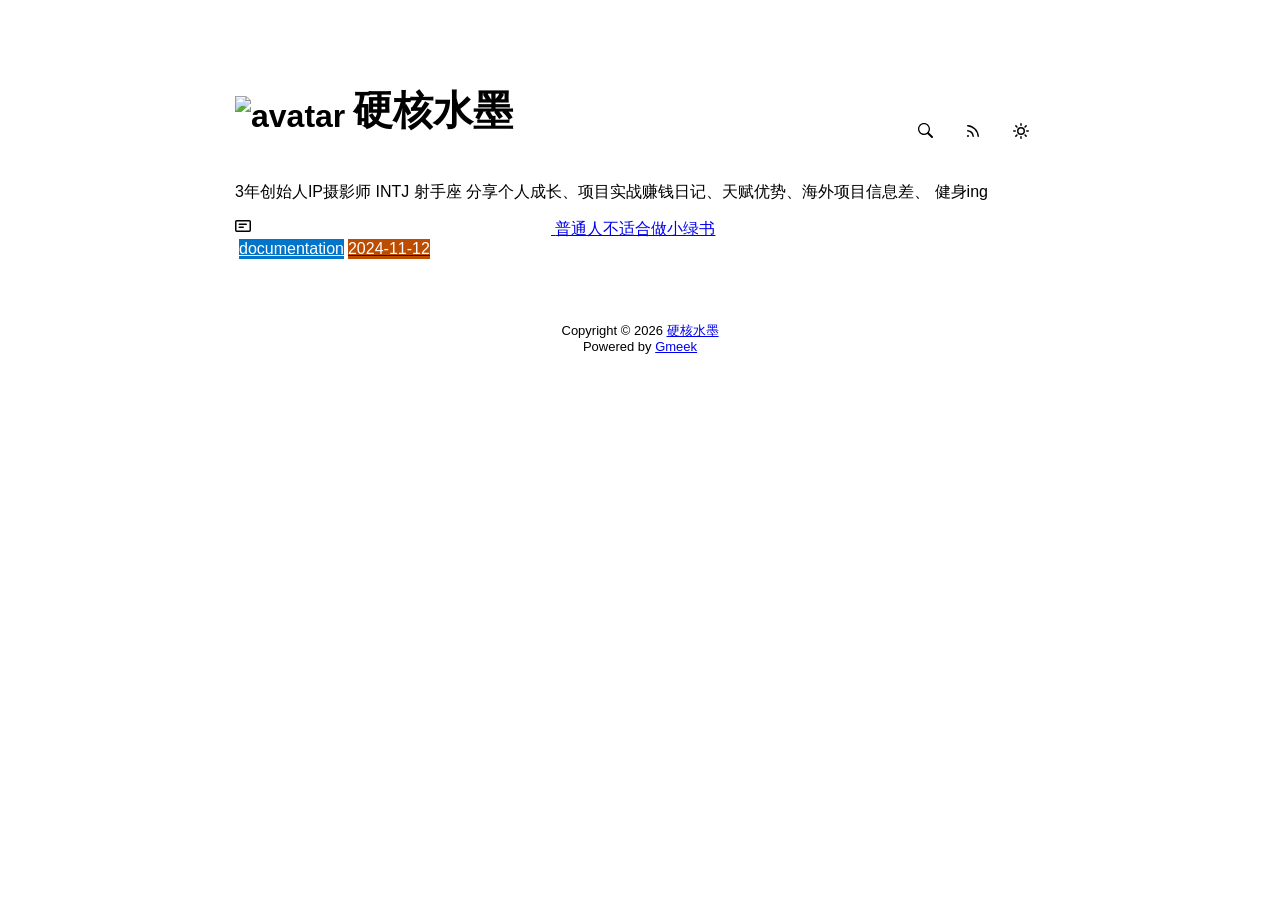
==== commit d0867cf1: "🎉auto update by Gmeek action" ====
--- a/docs/index.html
+++ b/docs/index.html
@@ -91,17 +91,6 @@
         <span class="Label LabelName" style="background-color:#0075ca"><object><a style="color:#fff" href="tag.html#documentation">documentation</a></object></span>
         <span class="Label LabelTime" style="background-color:#bc4c00">2024-11-12</span>
     </div>
-</a><a class="SideNav-item d-flex flex-items-center flex-justify-between" href="post/di-yi-pian-wen-zhang.html">
-    <div class="d-flex flex-items-center">
-        <svg class="SideNav-icon octicon" style="witdh:16px;height:16px"><path class="svgTop0" d=""></path>
-        </svg>
-        <span class="listTitle">第一篇文章</span>
-    </div>
-    <div class="listLabels">
-        
-        <span class="Label LabelName" style="background-color:#0075ca"><object><a style="color:#fff" href="tag.html#documentation">documentation</a></object></span>
-        <span class="Label LabelTime" style="background-color:#bc4c00">2024-11-11</span>
-    </div>
 </a>
 </nav>
 </div>
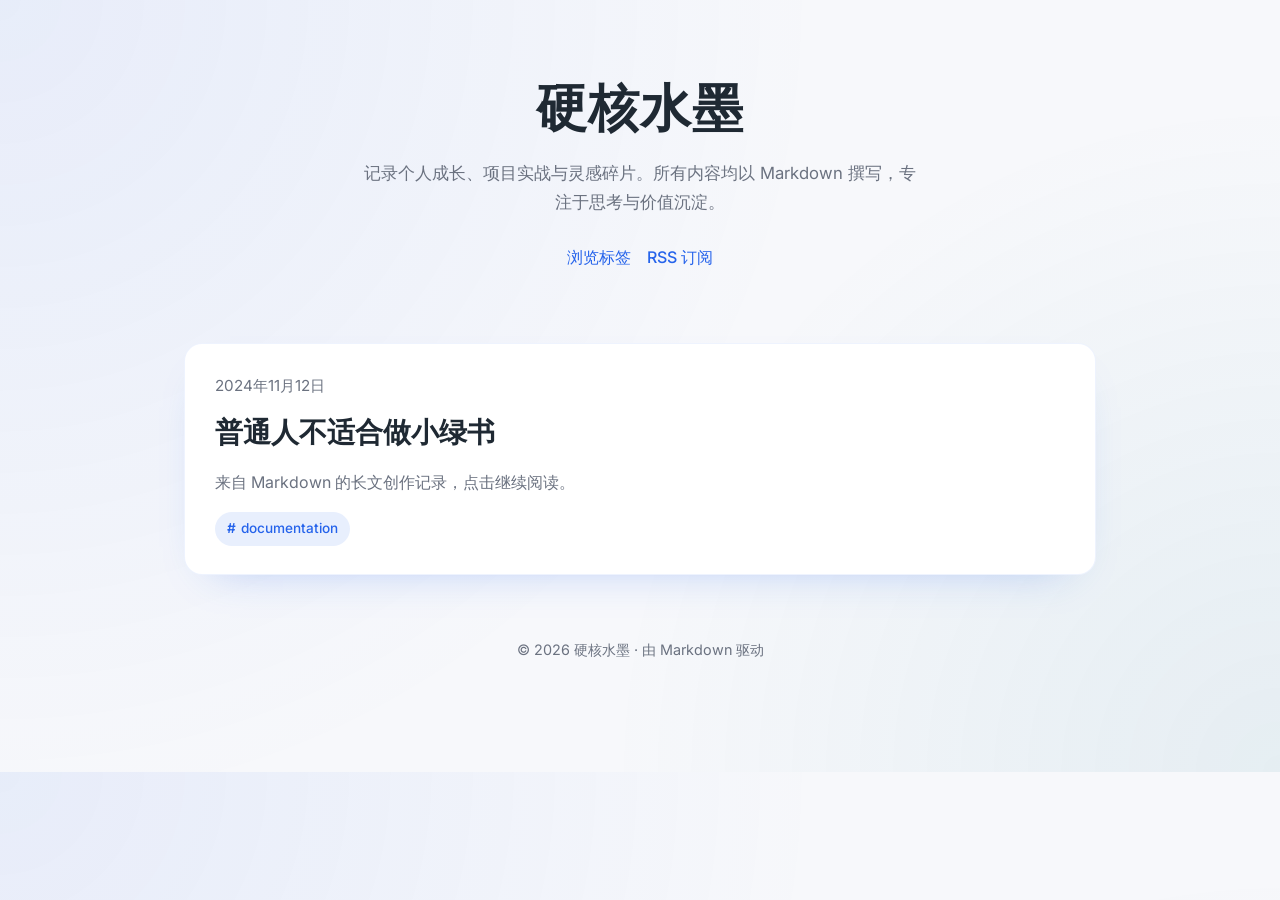
==== commit 505f2d48: "feat: redesign markdown site layout" ====
--- a/docs/index.html
+++ b/docs/index.html
@@ -1,165 +1,82 @@
 <!DOCTYPE html>
-<html data-color-mode="light" data-dark-theme="dark" data-light-theme="light" lang="zh-CN">
+<html lang="zh-CN">
 <head>
-    <meta content="text/html; charset=utf-8" http-equiv="content-type" />
-    <meta name="viewport" content="width=device-width,initial-scale=1.0">
-    <meta http-equiv="X-UA-Compatible" content="IE=edge">
-    <link href='https://mirrors.sustech.edu.cn/cdnjs/ajax/libs/Primer/21.0.7/primer.css' rel='stylesheet' />
-    
-    <link rel="icon" href="https://github.githubassets.com/favicons/favicon.svg"><script>
-        let theme = localStorage.getItem("meek_theme") || "light";
-        document.documentElement.setAttribute("data-color-mode", theme);
-    </script>
-<meta name="description" content="3年创始人IP摄影师 INTJ 射手座 分享个人成长、项目实战赚钱日记、天赋优势、海外项目信息差、 健身ing">
-<meta property="og:title" content="硬核水墨">
-<meta property="og:description" content="3年创始人IP摄影师 INTJ 射手座 分享个人成长、项目实战赚钱日记、天赋优势、海外项目信息差、 健身ing">
-<meta property="og:type" content="blog">
-<meta property="og:url" content="https://hacksmo.github.io">
-<meta property="og:image" content="https://github.githubassets.com/favicons/favicon.svg">
-<title>硬核水墨</title>
+  <meta charset="utf-8">
+  <meta name="viewport" content="width=device-width, initial-scale=1">
+  <title>硬核水墨 · Markdown 笔记</title>
+  <meta name="description" content="硬核水墨的原创 Markdown 文章与项目记录，简洁、专注、持续更新。">
+  <link rel="preconnect" href="https://fonts.googleapis.com">
+  <link rel="preconnect" href="https://fonts.gstatic.com" crossorigin>
+  <link href="https://fonts.googleapis.com/css2?family=Inter:wght@400;500;600;700&display=swap" rel="stylesheet">
+  <link rel="stylesheet" href="style.css">
+</head>
+<body>
+  <div class="container">
+    <header class="site-header">
+      <h1 class="site-title">硬核水墨</h1>
+      <p class="site-description">记录个人成长、项目实战与灵感碎片。所有内容均以 Markdown 撰写，专注于思考与价值沉淀。</p>
+      <nav class="site-links" aria-label="站点导航">
+        <a href="tag.html">浏览标签</a>
+        <a href="rss.xml">RSS 订阅</a>
+      </nav>
+    </header>
 
-</head>
-<style>
-body{box-sizing: border-box;min-width: 200px;max-width: 900px;margin: 20px auto;padding: 45px;font-size: 16px;font-family: sans-serif;line-height: 1.25;}
-#header{display:flex;padding-bottom:8px;border-bottom: 1px solid var(--borderColor-muted, var(--color-border-muted));margin-bottom: 16px;}
-#footer {margin-top:64px; text-align: center;font-size: small;}
+    <main>
+      <section class="post-list" id="postList" aria-live="polite"></section>
+    </main>
 
-</style>
+    <footer class="site-footer">
+      <p>© <span id="year"></span> 硬核水墨 · 由 Markdown 驱动</p>
+    </footer>
+  </div>
 
-<style>
-.avatar {transition: 0.8s;width:64px;height:64px;object-fit: cover;}
-.avatar:hover{transform: scale(1.15) rotate(360deg);}
-#header h1 a{color:inherit;text-decoration:none;vertical-align: bottom;font-size:40px;font-family:Monaco;margin-left:8px;}
-.title-right{display:flex;margin:auto 0 0 auto;}
-.title-right button{margin-right:8px;padding:16px;}
-.title-right .circle{padding: 14px 16px;}
+  <script>
+    const postListElement = document.getElementById('postList');
+    const currentYear = new Date().getFullYear();
+    document.getElementById('year').textContent = currentYear;
 
-.SideNav{min-width: 360px;}
-.SideNav-icon{margin-right: 16px}
-.SideNav-item .Label{color: #fff;margin-left:4px;}
-.d-flex{min-width:0;}
-.listTitle{overflow:hidden;white-space:nowrap;text-overflow: ellipsis;max-width: 100%;}
-.listLabels{white-space:nowrap;display:flex;}
-.listLabels object{max-height:16px;max-width:24px;}
+    fetch('postList.json')
+      .then((response) => response.json())
+      .then((data) => {
+        const posts = Object.values(data)
+          .filter((item) => item && item.postUrl)
+          .sort((a, b) => new Date(b.createdDate) - new Date(a.createdDate));
 
-@media (max-width: 600px) {
-    body {padding: 8px;}
-    .avatar {width:40px;height:40px;}
-    .blogTitle{display:none;}
-    #buttonRSS{display:none;}
-    .LabelTime{display:none;}
-}
-</style>
+        if (posts.length === 0) {
+          postListElement.innerHTML = '<p style="color: var(--muted);">正在创作新的文章，敬请期待。</p>';
+          return;
+        }
 
+        for (const post of posts) {
+          const article = document.createElement('article');
+          article.className = 'post-card';
 
+          const date = new Date(`${post.createdDate}T00:00:00`);
+          const formattedDate = date.toLocaleDateString('zh-CN', {
+            year: 'numeric',
+            month: 'long',
+            day: 'numeric'
+          });
 
-<body>
-    <div id="header">
-<h1>
-    <img src="https://github.githubassets.com/favicons/favicon.svg" class="avatar circle" id="avatarImg" alt="avatar"><a class="blogTitle">硬核水墨</a></h1>
-<div class="title-right">
-    <a href="https://hacksmo.github.io/tag.html" id="buttonSearch" class="btn btn-invisible circle" title="搜索">
-        <svg class="octicon" width="16" height="16" >
-            <path id="pathSearch" fill-rule="evenodd"></path>
-        </svg>
-    </a>
-    
-    
-    <a href="https://hacksmo.github.io/rss.xml" target="_blank" id="buttonRSS" class="btn btn-invisible circle" title="RSS">
-        <svg class="octicon" width="16" height="16" >
-            <path id="pathRSS" fill-rule="evenodd"></path>
-        </svg>
-    </a>
-    <a class="btn btn-invisible circle" onclick="modeSwitch()" title="切换主题">
-        <svg class="octicon" width="16" height="16" >
-            <path id="themeSwitch" fill-rule="evenodd"></path>
-        </svg>
-    </a>
-</div>
-</div>
-    <div id="content">
-<div style="margin-bottom: 16px;">3年创始人IP摄影师 INTJ 射手座 分享个人成长、项目实战赚钱日记、天赋优势、海外项目信息差、 健身ing</div>
-<nav class="SideNav border">
-<a class="SideNav-item d-flex flex-items-center flex-justify-between" href="post/pu-tong-ren-bu-shi-he-zuo-xiao-lv-shu.html">
-    <div class="d-flex flex-items-center">
-        <svg class="SideNav-icon octicon" style="witdh:16px;height:16px"><path class="svgTop0" d=""></path>
-        </svg>
-        <span class="listTitle">普通人不适合做小绿书</span>
-    </div>
-    <div class="listLabels">
-        
-        <span class="Label LabelName" style="background-color:#0075ca"><object><a style="color:#fff" href="tag.html#documentation">documentation</a></object></span>
-        <span class="Label LabelTime" style="background-color:#bc4c00">2024-11-12</span>
-    </div>
-</a>
-</nav>
-</div>
-    <div id="footer"><div id="footer1">Copyright © <span id="copyrightYear"></span> <a href="https://hacksmo.github.io">硬核水墨</a></div>
-<div id="footer2">
-    <span id="runday"></span><span>Powered by <a href="https://meekdai.com/Gmeek.html" target="_blank">Gmeek</a></span>
-</div>
+          const tagChips = (post.labels || [])
+            .map((label) => `<span class="tag-chip">${label}</span>`)
+            .join('');
 
-<script>
-var now=new Date();
-document.getElementById("copyrightYear").innerHTML=now.getFullYear();
+          const tagsMarkup = tagChips ? `<div class="tags">${tagChips}</div>` : '';
 
-if(""!=""){
-    var startSite=new Date("");
-    var diff=now.getTime()-startSite.getTime();
-    var diffDay=Math.floor(diff/(1000*60*60*24));
-    document.getElementById("runday").innerHTML="网站运行"+diffDay+"天"+" • ";
-}
-</script></div>
+          article.innerHTML = `
+            <time datetime="${post.createdDate}">${formattedDate}</time>
+            <h2><a href="${post.postUrl}">${post.postTitle}</a></h2>
+            <p>来自 Markdown 的长文创作记录，点击继续阅读。</p>
+            ${tagsMarkup}
+          `;
+
+          postListElement.appendChild(article);
+        }
+      })
+      .catch(() => {
+        postListElement.innerHTML = '<p style="color: var(--muted);">暂时无法加载文章列表，请稍后再试。</p>';
+      });
+  </script>
 </body>
-<script>
-var IconList={'sun': 'M8 10.5a2.5 2.5 0 100-5 2.5 2.5 0 000 5zM8 12a4 4 0 100-8 4 4 0 000 8zM8 0a.75.75 0 01.75.75v1.5a.75.75 0 01-1.5 0V.75A.75.75 0 018 0zm0 13a.75.75 0 01.75.75v1.5a.75.75 0 01-1.5 0v-1.5A.75.75 0 018 13zM2.343 2.343a.75.75 0 011.061 0l1.06 1.061a.75.75 0 01-1.06 1.06l-1.06-1.06a.75.75 0 010-1.06zm9.193 9.193a.75.75 0 011.06 0l1.061 1.06a.75.75 0 01-1.06 1.061l-1.061-1.06a.75.75 0 010-1.061zM16 8a.75.75 0 01-.75.75h-1.5a.75.75 0 010-1.5h1.5A.75.75 0 0116 8zM3 8a.75.75 0 01-.75.75H.75a.75.75 0 010-1.5h1.5A.75.75 0 013 8zm10.657-5.657a.75.75 0 010 1.061l-1.061 1.06a.75.75 0 11-1.06-1.06l1.06-1.06a.75.75 0 011.06 0zm-9.193 9.193a.75.75 0 010 1.06l-1.06 1.061a.75.75 0 11-1.061-1.06l1.06-1.061a.75.75 0 011.061 0z', 'moon': 'M9.598 1.591a.75.75 0 01.785-.175 7 7 0 11-8.967 8.967.75.75 0 01.961-.96 5.5 5.5 0 007.046-7.046.75.75 0 01.175-.786zm1.616 1.945a7 7 0 01-7.678 7.678 5.5 5.5 0 107.678-7.678z', 'sync': 'M1.705 8.005a.75.75 0 0 1 .834.656 5.5 5.5 0 0 0 9.592 2.97l-1.204-1.204a.25.25 0 0 1 .177-.427h3.646a.25.25 0 0 1 .25.25v3.646a.25.25 0 0 1-.427.177l-1.38-1.38A7.002 7.002 0 0 1 1.05 8.84a.75.75 0 0 1 .656-.834ZM8 2.5a5.487 5.487 0 0 0-4.131 1.869l1.204 1.204A.25.25 0 0 1 4.896 6H1.25A.25.25 0 0 1 1 5.75V2.104a.25.25 0 0 1 .427-.177l1.38 1.38A7.002 7.002 0 0 1 14.95 7.16a.75.75 0 0 1-1.49.178A5.5 5.5 0 0 0 8 2.5Z', 'search': 'M15.7 13.3l-3.81-3.83A5.93 5.93 0 0 0 13 6c0-3.31-2.69-6-6-6S1 2.69 1 6s2.69 6 6 6c1.3 0 2.48-.41 3.47-1.11l3.83 3.81c.19.2.45.3.7.3.25 0 .52-.09.7-.3a.996.996 0 0 0 0-1.41v.01zM7 10.7c-2.59 0-4.7-2.11-4.7-4.7 0-2.59 2.11-4.7 4.7-4.7 2.59 0 4.7 2.11 4.7 4.7 0 2.59-2.11 4.7-4.7 4.7z', 'rss': 'M2.002 2.725a.75.75 0 0 1 .797-.699C8.79 2.42 13.58 7.21 13.974 13.201a.75.75 0 0 1-1.497.098 10.502 10.502 0 0 0-9.776-9.776.747.747 0 0 1-.7-.798ZM2.84 7.05h-.002a7.002 7.002 0 0 1 6.113 6.111.75.75 0 0 1-1.49.178 5.503 5.503 0 0 0-4.8-4.8.75.75 0 0 1 .179-1.489ZM2 13a1 1 0 1 1 2 0 1 1 0 0 1-2 0Z', 'upload': 'M2.75 14A1.75 1.75 0 0 1 1 12.25v-2.5a.75.75 0 0 1 1.5 0v2.5c0 .138.112.25.25.25h10.5a.25.25 0 0 0 .25-.25v-2.5a.75.75 0 0 1 1.5 0v2.5A1.75 1.75 0 0 1 13.25 14Z M11.78 4.72a.749.749 0 1 1-1.06 1.06L8.75 3.811V9.5a.75.75 0 0 1-1.5 0V3.811L5.28 5.78a.749.749 0 1 1-1.06-1.06l3.25-3.25a.749.749 0 0 1 1.06 0l3.25 3.25Z', 'post': 'M0 3.75C0 2.784.784 2 1.75 2h12.5c.966 0 1.75.784 1.75 1.75v8.5A1.75 1.75 0 0 1 14.25 14H1.75A1.75 1.75 0 0 1 0 12.25Zm1.75-.25a.25.25 0 0 0-.25.25v8.5c0 .138.112.25.25.25h12.5a.25.25 0 0 0 .25-.25v-8.5a.25.25 0 0 0-.25-.25ZM3.5 6.25a.75.75 0 0 1 .75-.75h7a.75.75 0 0 1 0 1.5h-7a.75.75 0 0 1-.75-.75Zm.75 2.25h4a.75.75 0 0 1 0 1.5h-4a.75.75 0 0 1 0-1.5Z'};
-var utterancesLoad=0;
-
-let themeSettings={
-    "dark": ["dark","moon","#00f0ff","dark-blue"],
-    "light": ["light","sun","#ff5000","github-light"],
-    "auto": ["auto","sync","","preferred-color-scheme"]
-};
-function changeTheme(mode, icon, color, utheme){
-    document.documentElement.setAttribute("data-color-mode",mode);
-    document.getElementById("themeSwitch").setAttribute("d",value=IconList[icon]);
-    document.getElementById("themeSwitch").parentNode.style.color=color;
-    if(utterancesLoad==1){utterancesTheme(utheme);}
-}
-function modeSwitch(){
-    let currentMode=document.documentElement.getAttribute('data-color-mode');
-    let newMode = currentMode === "light" ? "dark" : currentMode === "dark" ? "auto" : "light";
-    localStorage.setItem("meek_theme", newMode);
-    if(themeSettings[newMode]){
-        changeTheme(...themeSettings[newMode]);
-    }
-}
-function utterancesTheme(theme){
-    const message={type:'set-theme',theme: theme};
-    const iframe=document.getElementsByClassName('utterances-frame')[0];
-    iframe.contentWindow.postMessage(message,'https://utteranc.es');
-}
-if(themeSettings[theme]){changeTheme(...themeSettings[theme]);}
-console.log("\n %c Gmeek last https://github.com/Meekdai/Gmeek \n","padding:5px 0;background:#02d81d;color:#fff");
-</script>
-
-<script>
-document.getElementById("pathSearch").setAttribute("d",IconList["search"]);
-document.getElementById("pathRSS").setAttribute("d",IconList["rss"]);
-iconTOP=document.getElementsByClassName("svgTop1");
-iconPost=document.getElementsByClassName("svgTop0");
-for(var i=0;i<iconTOP.length;i++){
-    iconTOP[i].setAttribute("d",IconList["upload"]);
-    iconTOP[i].parentNode.style.color="red";
-}
-for(var i=0;i<iconPost.length;i++){
-    iconPost[i].setAttribute("d",IconList["post"]);
-}
-
-
-
-
-</script>
-
-
 </html>
--- a/docs/style.css
+++ b/docs/style.css
@@ -0,0 +1,271 @@
+:root {
+  color-scheme: light;
+  --bg: #f7f8fb;
+  --card-bg: #ffffff;
+  --text: #1f2933;
+  --muted: #6b7280;
+  --accent: #2563eb;
+  --accent-soft: rgba(37, 99, 235, 0.1);
+  --border: #e2e8f0;
+  --code-bg: #f0f4ff;
+  font-family: 'Inter', 'Noto Sans SC', 'PingFang SC', 'Microsoft YaHei', sans-serif;
+}
+
+* {
+  box-sizing: border-box;
+}
+
+body {
+  margin: 0;
+  background: radial-gradient(circle at top left, rgba(37, 99, 235, 0.08), transparent 55%),
+              radial-gradient(circle at bottom right, rgba(14, 116, 144, 0.08), transparent 45%),
+              var(--bg);
+  color: var(--text);
+  line-height: 1.7;
+}
+
+a {
+  color: inherit;
+  text-decoration: none;
+}
+
+a:hover {
+  color: var(--accent);
+}
+
+.container {
+  max-width: 960px;
+  margin: 0 auto;
+  padding: 0 1.5rem 4rem;
+}
+
+.site-header {
+  padding: 4rem 0 2rem;
+  text-align: center;
+}
+
+.site-title {
+  font-size: clamp(2.5rem, 4vw, 3.5rem);
+  font-weight: 700;
+  letter-spacing: 0.02em;
+  margin: 0 0 0.5rem;
+}
+
+.site-description {
+  margin: 0 auto;
+  max-width: 560px;
+  font-size: 1.05rem;
+  color: var(--muted);
+}
+
+.site-links {
+  margin-top: 1.75rem;
+  display: inline-flex;
+  flex-wrap: wrap;
+  gap: 1rem;
+  font-weight: 500;
+}
+
+.site-links a {
+  color: var(--accent);
+}
+
+main {
+  margin-top: 2.5rem;
+}
+
+.post-list {
+  display: grid;
+  gap: 1.75rem;
+}
+
+.post-card {
+  background: var(--card-bg);
+  border-radius: 18px;
+  padding: 1.75rem 1.85rem;
+  border: 1px solid rgba(37, 99, 235, 0.08);
+  box-shadow: 0 18px 45px -30px rgba(37, 99, 235, 0.4);
+  transition: transform 0.3s ease, box-shadow 0.3s ease;
+}
+
+.post-card:hover {
+  transform: translateY(-6px);
+  box-shadow: 0 24px 60px -28px rgba(15, 23, 42, 0.25);
+}
+
+.post-card time {
+  display: inline-flex;
+  align-items: center;
+  font-size: 0.95rem;
+  color: var(--muted);
+}
+
+.post-card h2 {
+  font-size: 1.75rem;
+  font-weight: 600;
+  margin: 0.6rem 0 0.75rem;
+}
+
+.post-card p {
+  margin: 0;
+  color: var(--muted);
+}
+
+.tags {
+  display: flex;
+  flex-wrap: wrap;
+  gap: 0.5rem;
+  margin-top: 1rem;
+}
+
+.tag-chip {
+  display: inline-flex;
+  align-items: center;
+  gap: 0.35rem;
+  padding: 0.35rem 0.75rem;
+  border-radius: 999px;
+  background: var(--accent-soft);
+  color: var(--accent);
+  font-size: 0.85rem;
+  font-weight: 500;
+}
+
+.tag-chip::before {
+  content: "#";
+  font-weight: 600;
+}
+
+.site-footer {
+  text-align: center;
+  padding: 3rem 0 2rem;
+  color: var(--muted);
+  font-size: 0.9rem;
+}
+
+.article-header {
+  padding: 3rem 0 1.5rem;
+  text-align: center;
+}
+
+.article-title {
+  margin: 0;
+  font-size: clamp(2.2rem, 4vw, 3rem);
+  font-weight: 700;
+}
+
+.article-meta {
+  display: inline-flex;
+  align-items: center;
+  gap: 0.75rem;
+  margin-top: 0.75rem;
+  color: var(--muted);
+}
+
+.article-wrapper {
+  background: var(--card-bg);
+  border-radius: 24px;
+  padding: clamp(1.5rem, 4vw, 3.25rem);
+  border: 1px solid rgba(148, 163, 184, 0.28);
+  box-shadow: 0 20px 50px -30px rgba(30, 64, 175, 0.35);
+}
+
+.markdown-body {
+  font-size: 1.05rem;
+  color: var(--text);
+}
+
+.markdown-body h2,
+.markdown-body h3,
+.markdown-body h4 {
+  margin-top: 2.5rem;
+  color: #111827;
+}
+
+.markdown-body pre,
+.markdown-body code {
+  background: var(--code-bg);
+  border-radius: 8px;
+}
+
+.markdown-body pre {
+  padding: 1rem;
+  overflow-x: auto;
+}
+
+.markdown-body blockquote {
+  margin: 1.5rem 0;
+  padding: 1rem 1.25rem;
+  border-left: 4px solid rgba(37, 99, 235, 0.5);
+  background: rgba(37, 99, 235, 0.08);
+  color: #0f172a;
+}
+
+.back-link {
+  display: inline-flex;
+  align-items: center;
+  gap: 0.5rem;
+  margin-bottom: 2rem;
+  font-weight: 500;
+  color: var(--accent);
+}
+
+.back-link svg {
+  width: 1.1rem;
+  height: 1.1rem;
+}
+
+.tag-page {
+  display: grid;
+  gap: 2rem;
+}
+
+.tag-section {
+  background: var(--card-bg);
+  padding: 1.5rem 1.75rem;
+  border-radius: 18px;
+  border: 1px solid rgba(148, 163, 184, 0.2);
+  box-shadow: 0 16px 45px -28px rgba(15, 23, 42, 0.25);
+}
+
+.tag-section h2 {
+  margin: 0 0 1rem;
+  font-size: 1.4rem;
+}
+
+.tag-section ul {
+  list-style: none;
+  margin: 0;
+  padding: 0;
+  display: grid;
+  gap: 0.75rem;
+}
+
+.tag-section li a {
+  display: flex;
+  justify-content: space-between;
+  color: var(--text);
+  font-weight: 500;
+}
+
+.tag-section li span {
+  color: var(--muted);
+}
+
+@media (max-width: 720px) {
+  .container {
+    padding: 0 1.25rem 3rem;
+  }
+
+  .site-header {
+    padding: 3rem 0 1.5rem;
+  }
+
+  .post-card {
+    padding: 1.5rem;
+  }
+
+  .article-wrapper {
+    border-radius: 18px;
+    padding: 1.5rem;
+  }
+}
